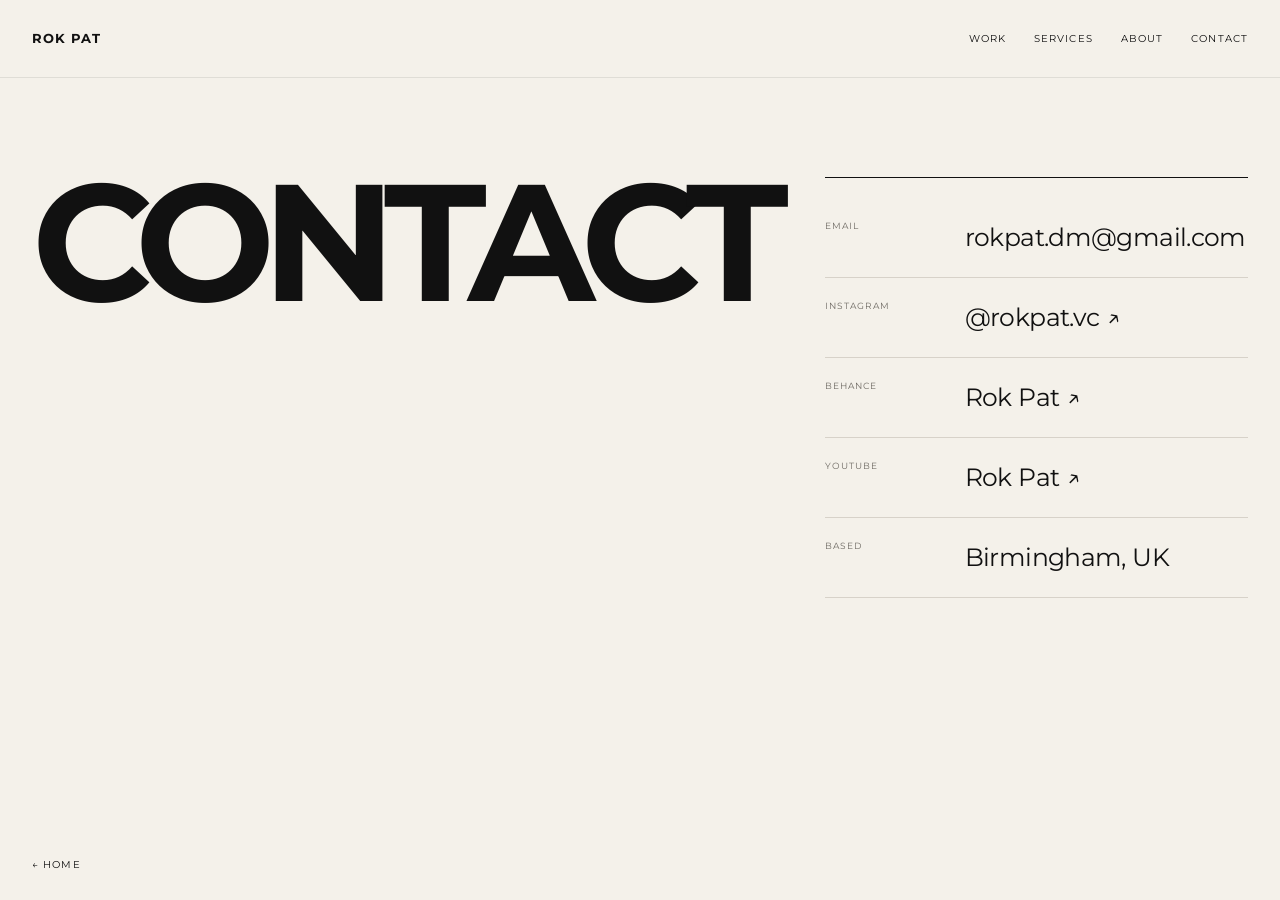
==== contact.html @ 6b978657 "Add contact page with current Rok Pat details" ====
<!doctype html>
<html lang="en">
<head>
  <meta charset="utf-8" />
  <meta name="viewport" content="width=device-width, initial-scale=1" />
  <meta name="theme-color" content="#f4f1ea" />
  <meta name="description" content="Contact Rok Pat." />
  <title>Contact — Rok Pat</title>
  <link rel="preconnect" href="https://fonts.googleapis.com">
  <link rel="preconnect" href="https://fonts.gstatic.com" crossorigin>
  <link href="https://fonts.googleapis.com/css2?family=Montserrat:wght@400;500;600;700&display=swap" rel="stylesheet">
  <link rel="stylesheet" href="style.css" />
</head>
<body class="contact-page">
  <header class="site-header">
    <a class="brand" href="index.html">ROK PAT</a>
    <nav class="nav" aria-label="Primary navigation">
      <a href="index.html#work">Work</a>
      <a href="index.html#services">Services</a>
      <a href="index.html#about">About</a>
      <a href="contact.html">Contact</a>
    </nav>
    <button class="menu-button" type="button" aria-label="Open menu" aria-expanded="false">
      <span></span><span></span>
    </button>
  </header>

  <div class="mobile-menu" aria-hidden="true">
    <a href="index.html#work">Work</a>
    <a href="index.html#services">Services</a>
    <a href="index.html#about">About</a>
    <a href="contact.html">Contact</a>
  </div>

  <main class="contact-main shell">
    <h1 class="contact-title reveal">CONTACT</h1>
    <div class="contact-details reveal">
      <div class="contact-row">
        <span>Email</span>
        <a href="mailto:rokpat.dm@gmail.com">rokpat.dm@gmail.com</a>
      </div>
      <div class="contact-row">
        <span>Instagram</span>
        <a href="https://www.instagram.com/rokpat.vc/" target="_blank" rel="noreferrer">@rokpat.vc ↗</a>
      </div>
      <div class="contact-row">
        <span>Behance</span>
        <a href="https://www.behance.net/rokpat" target="_blank" rel="noreferrer">Rok Pat ↗</a>
      </div>
      <div class="contact-row">
        <span>YouTube</span>
        <a href="https://www.youtube.com/c/RokPat" target="_blank" rel="noreferrer">Rok Pat ↗</a>
      </div>
      <div class="contact-row">
        <span>Based</span>
        <p>Birmingham, UK</p>
      </div>
    </div>
  </main>

  <a class="contact-back" href="index.html">← Home</a>
  <script src="script.js"></script>
</body>
</html>
---- style.css ----
:root{
  --bg:#f4f1ea;
  --ink:#111111;
  --muted:#6f6b64;
  --line:#d7d2c9;
  --panel:#e9e4dc;
  --sans:"Montserrat",Arial,Helvetica,sans-serif;
  --ease:cubic-bezier(.22,.75,.22,1);
}
*{box-sizing:border-box}
html{scroll-behavior:smooth;background:var(--bg)}
body{margin:0;background:var(--bg);color:var(--ink);font-family:var(--sans);font-size:16px;line-height:1.4;overflow-x:hidden}
body.menu-open,body.modal-open{overflow:hidden}
a{color:inherit;text-decoration:none}
button{font:inherit;color:inherit}
img{display:block;width:100%;height:100%;object-fit:cover}
::selection{background:var(--ink);color:var(--bg)}
.shell{width:min(calc(100% - 64px),1460px);margin-inline:auto}
.site-header{height:78px;width:100%;padding:0 32px;display:grid;grid-template-columns:1fr auto;align-items:center;position:fixed;top:0;left:0;z-index:100;background:rgba(244,241,234,.94);backdrop-filter:blur(12px);border-bottom:1px solid rgba(17,17,17,.09)}
.brand{font-weight:700;letter-spacing:.08em;font-size:13px;width:max-content}
.nav{display:flex;gap:28px;text-transform:uppercase;font-size:10px;letter-spacing:.11em}
.nav a{position:relative;padding:6px 0}
.nav a:after{content:"";position:absolute;left:0;bottom:0;width:100%;height:1px;background:currentColor;transform:scaleX(0);transform-origin:right;transition:transform .3s var(--ease)}
.nav a:hover:after{transform:scaleX(1);transform-origin:left}
.menu-button{display:none;background:none;border:0;padding:8px;width:38px;height:38px}
.menu-button span{display:block;height:1px;background:var(--ink);margin:8px 0;transition:transform .3s var(--ease)}
.mobile-menu{position:fixed;inset:0;background:var(--ink);color:var(--bg);z-index:90;padding:112px 28px 32px;display:flex;flex-direction:column;transform:translateY(-100%);transition:transform .45s var(--ease);pointer-events:none}
.mobile-menu.is-open{transform:none;pointer-events:auto}
.mobile-menu a{font-size:clamp(36px,11vw,64px);font-weight:600;letter-spacing:-.045em;border-bottom:1px solid rgba(244,241,234,.2);padding:14px 0}
.reveal{opacity:0;transform:translateY(18px);transition:opacity .7s var(--ease),transform .7s var(--ease)}
.reveal.is-visible{opacity:1;transform:none}
.hero{min-height:100svh;padding-top:118px;padding-bottom:42px;display:grid;grid-template-columns:minmax(320px,.72fr) 1.28fr;gap:38px;align-items:stretch}
.hero-copy{display:flex;flex-direction:column;justify-content:flex-end;padding-bottom:10px}
.location,.role{margin:0;text-transform:uppercase;font-size:10px;letter-spacing:.14em;color:var(--muted)}
.hero h1{font-size:clamp(92px,14vw,238px);line-height:.72;letter-spacing:-.075em;font-weight:700;margin:auto 0 52px -8px}
.role{max-width:240px;line-height:1.7}
.hero-feature{position:relative;overflow:hidden;border:0;background:#111;padding:0;cursor:pointer;text-align:left;min-height:620px}
.hero-feature:after{content:"";position:absolute;inset:0;background:linear-gradient(180deg,transparent 50%,rgba(0,0,0,.5));pointer-events:none}
.hero-feature img{transition:transform .85s var(--ease);filter:saturate(.94)}
.hero-feature:hover img{transform:scale(1.018)}
.feature-label,.feature-play{position:absolute;z-index:2;bottom:20px;color:white;text-transform:uppercase;font-size:10px;letter-spacing:.12em}
.feature-label{left:20px}
.feature-play{right:20px;border-bottom:1px solid rgba(255,255,255,.7);padding-bottom:3px}
.work,.services{padding:126px 0 0}
.section-head{border-top:1px solid var(--ink);padding-top:15px;margin-bottom:34px;display:flex;align-items:flex-end;justify-content:space-between}
.section-head h2{font-size:clamp(34px,4.4vw,68px);line-height:1;font-weight:600;letter-spacing:-.045em;margin:0}
.section-head a{font-size:10px;text-transform:uppercase;letter-spacing:.11em;border-bottom:1px solid currentColor;padding-bottom:3px}
.work-grid{display:grid;grid-template-columns:1fr 1fr;gap:62px 20px}
.project{appearance:none;border:0;background:none;padding:0;text-align:left;cursor:pointer;width:100%}
.project-large{grid-column:1/-1}
.project-image{overflow:hidden;background:#ddd}
.project-large .project-image{aspect-ratio:16/8.2}
.project:not(.project-large) .project-image{aspect-ratio:4/3}
.project-image img{transition:transform .7s var(--ease),filter .7s var(--ease)}
.project:hover .project-image img{transform:scale(1.018);filter:contrast(1.03)}
.project-info{display:grid;grid-template-columns:minmax(0,1fr) auto auto;gap:26px;border-top:1px solid var(--line);padding-top:12px;margin-top:12px;align-items:start}
.project-info h3{margin:0;font-size:16px;font-weight:600;letter-spacing:-.02em}
.project-info span{font-size:9px;letter-spacing:.1em;text-transform:uppercase;color:var(--muted);padding-top:3px}
.service-list{border-top:1px solid var(--line)}
.service-row{display:grid;grid-template-columns:84px 1fr;align-items:center;min-height:98px;border-bottom:1px solid var(--line)}
.service-row span{font-size:9px;letter-spacing:.1em;color:var(--muted)}
.service-row strong{font-size:clamp(28px,4vw,58px);letter-spacing:-.04em;font-weight:500}
.about{padding:150px 0;display:grid;grid-template-columns:minmax(320px,.82fr) 1.18fr;gap:9vw;align-items:center}
.about-image{aspect-ratio:1/1;overflow:hidden;background:var(--panel)}
.about-image img{object-position:center}
.about-copy{max-width:720px}
.about-kicker{margin:0 0 26px;text-transform:uppercase;font-size:10px;letter-spacing:.14em;color:var(--muted)}
.about-copy h2{margin:0 0 38px;font-size:clamp(48px,7vw,104px);line-height:.86;letter-spacing:-.06em;font-weight:600}
.about-copy>p:not(.about-kicker){font-size:clamp(18px,2vw,28px);line-height:1.45;letter-spacing:-.025em;margin:0;max-width:660px}
.about-links{display:flex;gap:24px;flex-wrap:wrap;margin-top:46px}
.about-links a{font-size:10px;text-transform:uppercase;letter-spacing:.11em;border-bottom:1px solid currentColor;padding-bottom:3px}
.footer{min-height:220px;border-top:1px solid var(--ink);display:grid;grid-template-columns:1fr auto auto;gap:36px;align-items:end;padding-top:28px;padding-bottom:30px}
.footer-mail{font-size:clamp(24px,4.2vw,64px);letter-spacing:-.045em;font-weight:500;align-self:center}
.footer span{font-size:9px;text-transform:uppercase;letter-spacing:.1em;color:var(--muted)}
.video-modal{width:100vw;max-width:none;height:100svh;max-height:none;border:0;padding:0;margin:0;background:rgba(8,8,8,.98);color:white}
.video-modal::backdrop{background:rgba(0,0,0,.88)}
.video-wrap{width:min(calc(100% - 64px),1320px);aspect-ratio:16/9;position:absolute;left:50%;top:50%;transform:translate(-50%,-50%);background:#000}
.video-wrap iframe{border:0;width:100%;height:100%}
.modal-close{position:absolute;right:28px;top:26px;z-index:3;background:none;border:0;color:white;text-transform:uppercase;letter-spacing:.12em;font-size:10px;cursor:pointer}
#modal-title{position:absolute;left:32px;bottom:24px;margin:0;text-transform:uppercase;letter-spacing:.1em;font-size:10px;color:rgba(255,255,255,.6)}
.contact-page{min-height:100svh;padding-top:78px;display:flex;flex-direction:column}
.contact-main{flex:1;padding-top:11vh;padding-bottom:70px;display:grid;grid-template-columns:1fr 1fr;gap:48px;align-items:start}
.contact-title{font-size:clamp(76px,13vw,210px);line-height:.78;letter-spacing:-.075em;font-weight:700;margin:0}
.contact-details{padding-top:20px;border-top:1px solid var(--ink)}
.contact-row{display:grid;grid-template-columns:120px 1fr;gap:20px;padding:22px 0;border-bottom:1px solid var(--line)}
.contact-row span{font-size:9px;text-transform:uppercase;letter-spacing:.11em;color:var(--muted)}
.contact-row a,.contact-row p{font-size:clamp(17px,2vw,25px);margin:0;letter-spacing:-.025em}
.contact-row a:hover{text-decoration:underline;text-underline-offset:4px}
.contact-back{position:fixed;left:32px;bottom:28px;font-size:10px;text-transform:uppercase;letter-spacing:.11em}
@media (max-width:900px){
  .shell{width:min(calc(100% - 36px),1460px)}
  .site-header{height:68px;padding:0 18px}
  .nav{display:none}
  .menu-button{display:block;justify-self:end}
  .hero{min-height:auto;padding-top:96px;padding-bottom:18px;grid-template-columns:1fr;gap:24px}
  .hero-copy{min-height:350px;padding:0}
  .hero h1{font-size:clamp(96px,27vw,190px);margin:auto 0 30px -4px}
  .hero-feature{min-height:auto;aspect-ratio:4/5}
  .work,.services{padding-top:88px}
  .work-grid{grid-template-columns:1fr;gap:44px}
  .project-large{grid-column:auto}
  .project-large .project-image,.project:not(.project-large) .project-image{aspect-ratio:4/3}
  .project-info{grid-template-columns:1fr auto;gap:8px 16px}
  .project-info span:first-of-type{grid-column:1/2}
  .project-info span:last-child{grid-column:2/3;grid-row:1/2}
  .service-row{grid-template-columns:50px 1fr;min-height:78px}
  .about{padding:100px 0;grid-template-columns:1fr;gap:50px}
  .about-image{width:min(100%,620px)}
  .footer{grid-template-columns:1fr 1fr;gap:20px;min-height:190px}
  .footer-mail{grid-column:1/-1}
  .footer span:last-child{text-align:right}
  .video-wrap{width:calc(100% - 24px)}
  .contact-main{padding-top:8vh;grid-template-columns:1fr;gap:64px}
  .contact-details{padding-top:0}
  .contact-back{left:18px;bottom:18px}
}
@media (max-width:560px){
  .section-head{margin-bottom:24px}
  .project-info h3{font-size:15px}
  .about-links{gap:17px}
  .footer-mail{font-size:24px}
  .contact-row{grid-template-columns:86px 1fr}
}
@media (prefers-reduced-motion:reduce){
  html{scroll-behavior:auto}
  .reveal{opacity:1;transform:none;transition:none}
  .project-image img,.hero-feature img{transition:none}
}
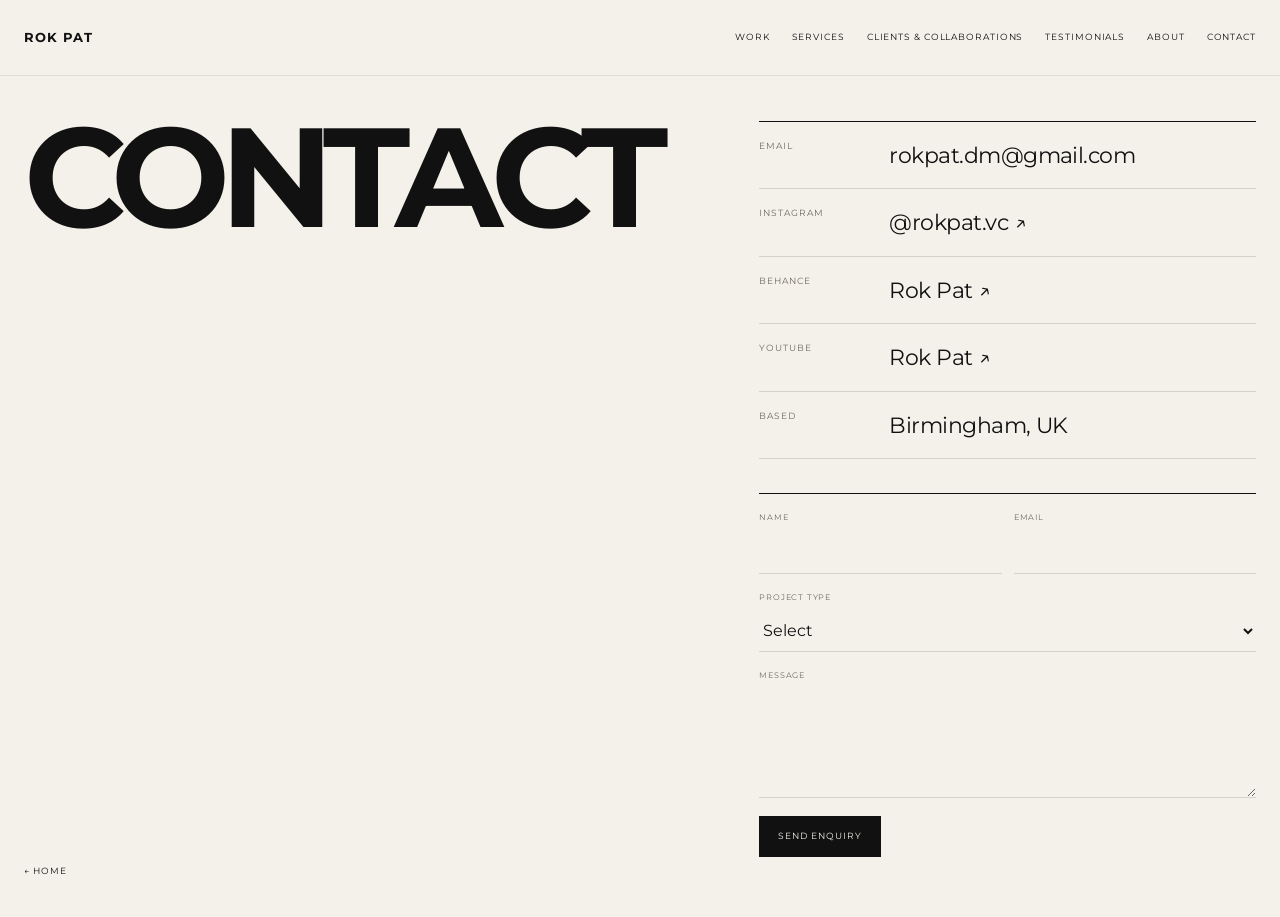
==== commit 41fc7df0: "Add functional contact form and full site navigation" ====
--- a/contact.html
+++ b/contact.html
@@ -2,10 +2,10 @@
 <html lang="en">
 <head>
   <meta charset="utf-8" />
-  <meta name="viewport" content="width=device-width, initial-scale=1" />
+  <meta name="viewport" content="width=device-width, initial-scale=1, viewport-fit=cover" />
   <meta name="theme-color" content="#f4f1ea" />
   <meta name="description" content="Contact Rok Pat." />
-  <title>Contact — Rok Pat</title>
+  <title>Contact - Rok Pat</title>
   <link rel="preconnect" href="https://fonts.googleapis.com">
   <link rel="preconnect" href="https://fonts.gstatic.com" crossorigin>
   <link href="https://fonts.googleapis.com/css2?family=Montserrat:wght@400;500;600;700&display=swap" rel="stylesheet">
@@ -17,44 +17,62 @@
     <nav class="nav" aria-label="Primary navigation">
       <a href="index.html#work">Work</a>
       <a href="index.html#services">Services</a>
+      <a href="index.html#clients">Clients &amp; Collaborations</a>
+      <a href="index.html#testimonials">Testimonials</a>
       <a href="index.html#about">About</a>
       <a href="contact.html">Contact</a>
     </nav>
-    <button class="menu-button" type="button" aria-label="Open menu" aria-expanded="false">
-      <span></span><span></span>
-    </button>
+    <button class="menu-button" type="button" aria-label="Open menu" aria-expanded="false"><span></span><span></span></button>
   </header>
 
   <div class="mobile-menu" aria-hidden="true">
     <a href="index.html#work">Work</a>
     <a href="index.html#services">Services</a>
+    <a href="index.html#clients">Clients &amp; Collaborations</a>
+    <a href="index.html#testimonials">Testimonials</a>
     <a href="index.html#about">About</a>
     <a href="contact.html">Contact</a>
   </div>
 
   <main class="contact-main shell">
     <h1 class="contact-title reveal">CONTACT</h1>
-    <div class="contact-details reveal">
-      <div class="contact-row">
-        <span>Email</span>
-        <a href="mailto:rokpat.dm@gmail.com">rokpat.dm@gmail.com</a>
+
+    <div class="contact-side">
+      <div class="contact-details reveal">
+        <div class="contact-row"><span>Email</span><a href="mailto:rokpat.dm@gmail.com">rokpat.dm@gmail.com</a></div>
+        <div class="contact-row"><span>Instagram</span><a href="https://www.instagram.com/rokpat.vc/" target="_blank" rel="noreferrer">@rokpat.vc ↗</a></div>
+        <div class="contact-row"><span>Behance</span><a href="https://www.behance.net/rokpat" target="_blank" rel="noreferrer">Rok Pat ↗</a></div>
+        <div class="contact-row"><span>YouTube</span><a href="https://www.youtube.com/c/RokPat" target="_blank" rel="noreferrer">Rok Pat ↗</a></div>
+        <div class="contact-row"><span>Based</span><p>Birmingham, UK</p></div>
       </div>
-      <div class="contact-row">
-        <span>Instagram</span>
-        <a href="https://www.instagram.com/rokpat.vc/" target="_blank" rel="noreferrer">@rokpat.vc ↗</a>
-      </div>
-      <div class="contact-row">
-        <span>Behance</span>
-        <a href="https://www.behance.net/rokpat" target="_blank" rel="noreferrer">Rok Pat ↗</a>
-      </div>
-      <div class="contact-row">
-        <span>YouTube</span>
-        <a href="https://www.youtube.com/c/RokPat" target="_blank" rel="noreferrer">Rok Pat ↗</a>
-      </div>
-      <div class="contact-row">
-        <span>Based</span>
-        <p>Birmingham, UK</p>
-      </div>
+
+      <form class="contact-form reveal" id="contact-form">
+        <div class="form-field">
+          <label for="name">Name</label>
+          <input id="name" name="name" type="text" autocomplete="name" required />
+        </div>
+        <div class="form-field">
+          <label for="email">Email</label>
+          <input id="email" name="email" type="email" autocomplete="email" required />
+        </div>
+        <div class="form-field full">
+          <label for="project-type">Project type</label>
+          <select id="project-type" name="projectType">
+            <option value="">Select</option>
+            <option>Video Production</option>
+            <option>Direction</option>
+            <option>CGI / VFX</option>
+            <option>Unreal Engine</option>
+            <option>Visual Design</option>
+            <option>Other</option>
+          </select>
+        </div>
+        <div class="form-field full">
+          <label for="message">Message</label>
+          <textarea id="message" name="message" required></textarea>
+        </div>
+        <button class="form-submit" type="submit">Send enquiry</button>
+      </form>
     </div>
   </main>
 
--- a/style.css
+++ b/style.css
@@ -1,128 +1,271 @@
 :root{
   --bg:#f4f1ea;
-  --ink:#111111;
+  --ink:#111;
   --muted:#6f6b64;
   --line:#d7d2c9;
   --panel:#e9e4dc;
   --sans:"Montserrat",Arial,Helvetica,sans-serif;
   --ease:cubic-bezier(.22,.75,.22,1);
+  --header:76px;
 }
 *{box-sizing:border-box}
 html{scroll-behavior:smooth;background:var(--bg)}
 body{margin:0;background:var(--bg);color:var(--ink);font-family:var(--sans);font-size:16px;line-height:1.4;overflow-x:hidden}
 body.menu-open,body.modal-open{overflow:hidden}
 a{color:inherit;text-decoration:none}
-button{font:inherit;color:inherit}
+button,input,select,textarea{font:inherit;color:inherit}
+button{cursor:pointer}
 img{display:block;width:100%;height:100%;object-fit:cover}
 ::selection{background:var(--ink);color:var(--bg)}
-.shell{width:min(calc(100% - 64px),1460px);margin-inline:auto}
-.site-header{height:78px;width:100%;padding:0 32px;display:grid;grid-template-columns:1fr auto;align-items:center;position:fixed;top:0;left:0;z-index:100;background:rgba(244,241,234,.94);backdrop-filter:blur(12px);border-bottom:1px solid rgba(17,17,17,.09)}
-.brand{font-weight:700;letter-spacing:.08em;font-size:13px;width:max-content}
-.nav{display:flex;gap:28px;text-transform:uppercase;font-size:10px;letter-spacing:.11em}
-.nav a{position:relative;padding:6px 0}
+.shell{width:min(calc(100% - 48px),1580px);margin-inline:auto}
+.section{padding-top:82px}
+
+.site-header{height:var(--header);width:100%;padding:0 24px;display:grid;grid-template-columns:auto 1fr;align-items:center;gap:36px;position:fixed;top:0;left:0;z-index:100;background:rgba(244,241,234,.94);backdrop-filter:blur(14px);border-bottom:1px solid rgba(17,17,17,.09);transition:box-shadow .25s var(--ease)}
+.site-header.is-scrolled{box-shadow:0 8px 28px rgba(17,17,17,.05)}
+.brand{font-weight:700;letter-spacing:.08em;font-size:13px;white-space:nowrap}
+.nav{justify-self:end;display:flex;gap:22px;text-transform:uppercase;font-size:9px;letter-spacing:.1em;align-items:center}
+.nav a{position:relative;padding:6px 0;white-space:nowrap}
 .nav a:after{content:"";position:absolute;left:0;bottom:0;width:100%;height:1px;background:currentColor;transform:scaleX(0);transform-origin:right;transition:transform .3s var(--ease)}
 .nav a:hover:after{transform:scaleX(1);transform-origin:left}
 .menu-button{display:none;background:none;border:0;padding:8px;width:38px;height:38px}
 .menu-button span{display:block;height:1px;background:var(--ink);margin:8px 0;transition:transform .3s var(--ease)}
-.mobile-menu{position:fixed;inset:0;background:var(--ink);color:var(--bg);z-index:90;padding:112px 28px 32px;display:flex;flex-direction:column;transform:translateY(-100%);transition:transform .45s var(--ease);pointer-events:none}
+.mobile-menu{position:fixed;inset:0;background:var(--ink);color:var(--bg);z-index:90;padding:104px 24px 28px;display:flex;flex-direction:column;transform:translateY(-100%);transition:transform .45s var(--ease);pointer-events:none}
 .mobile-menu.is-open{transform:none;pointer-events:auto}
-.mobile-menu a{font-size:clamp(36px,11vw,64px);font-weight:600;letter-spacing:-.045em;border-bottom:1px solid rgba(244,241,234,.2);padding:14px 0}
-.reveal{opacity:0;transform:translateY(18px);transition:opacity .7s var(--ease),transform .7s var(--ease)}
+.mobile-menu a{font-size:clamp(30px,8vw,58px);font-weight:600;letter-spacing:-.045em;border-bottom:1px solid rgba(244,241,234,.18);padding:12px 0}
+
+.reveal{opacity:0;transform:translateY(14px);transition:opacity .6s var(--ease),transform .6s var(--ease)}
 .reveal.is-visible{opacity:1;transform:none}
-.hero{min-height:100svh;padding-top:118px;padding-bottom:42px;display:grid;grid-template-columns:minmax(320px,.72fr) 1.28fr;gap:38px;align-items:stretch}
-.hero-copy{display:flex;flex-direction:column;justify-content:flex-end;padding-bottom:10px}
-.location,.role{margin:0;text-transform:uppercase;font-size:10px;letter-spacing:.14em;color:var(--muted)}
-.hero h1{font-size:clamp(92px,14vw,238px);line-height:.72;letter-spacing:-.075em;font-weight:700;margin:auto 0 52px -8px}
-.role{max-width:240px;line-height:1.7}
-.hero-feature{position:relative;overflow:hidden;border:0;background:#111;padding:0;cursor:pointer;text-align:left;min-height:620px}
-.hero-feature:after{content:"";position:absolute;inset:0;background:linear-gradient(180deg,transparent 50%,rgba(0,0,0,.5));pointer-events:none}
-.hero-feature img{transition:transform .85s var(--ease);filter:saturate(.94)}
-.hero-feature:hover img{transform:scale(1.018)}
-.feature-label,.feature-play{position:absolute;z-index:2;bottom:20px;color:white;text-transform:uppercase;font-size:10px;letter-spacing:.12em}
-.feature-label{left:20px}
-.feature-play{right:20px;border-bottom:1px solid rgba(255,255,255,.7);padding-bottom:3px}
-.work,.services{padding:126px 0 0}
-.section-head{border-top:1px solid var(--ink);padding-top:15px;margin-bottom:34px;display:flex;align-items:flex-end;justify-content:space-between}
-.section-head h2{font-size:clamp(34px,4.4vw,68px);line-height:1;font-weight:600;letter-spacing:-.045em;margin:0}
-.section-head a{font-size:10px;text-transform:uppercase;letter-spacing:.11em;border-bottom:1px solid currentColor;padding-bottom:3px}
-.work-grid{display:grid;grid-template-columns:1fr 1fr;gap:62px 20px}
-.project{appearance:none;border:0;background:none;padding:0;text-align:left;cursor:pointer;width:100%}
-.project-large{grid-column:1/-1}
+
+.hero{padding-top:calc(var(--header) + 18px)}
+.hero-grid{height:calc(100dvh - var(--header) - 34px);min-height:610px;max-height:920px;display:grid;grid-template-columns:repeat(12,minmax(0,1fr));grid-template-rows:repeat(2,minmax(0,1fr));gap:9px}
+.hero-identity{grid-column:1/4;grid-row:1/3;background:var(--ink);color:var(--bg);padding:clamp(22px,2.6vw,44px);display:flex;flex-direction:column;justify-content:space-between;overflow:hidden}
+.location,.role{margin:0;text-transform:uppercase;font-size:9px;letter-spacing:.14em;color:rgba(244,241,234,.62)}
+.hero-identity h1{font-size:clamp(76px,9vw,162px);line-height:.72;letter-spacing:-.075em;font-weight:700;margin:auto 0 auto -5px}
+.role{line-height:1.65;max-width:250px}
+.hero-card{position:relative;overflow:hidden;border:0;padding:0;background:#161616;text-align:left;min-width:0}
+.hero-card:after{content:"";position:absolute;inset:0;background:linear-gradient(180deg,transparent 46%,rgba(0,0,0,.62));pointer-events:none}
+.hero-card img{transition:transform .75s var(--ease),filter .75s var(--ease);filter:saturate(.92)}
+.hero-card:hover img{transform:scale(1.024);filter:saturate(1)}
+.hero-main{grid-column:4/10;grid-row:1/3}
+.hero-a{grid-column:10/13;grid-row:1/2}
+.hero-b{grid-column:10/12;grid-row:2/3}
+.hero-c{grid-column:12/13;grid-row:2/3}
+.hero-card-meta{position:absolute;left:15px;right:15px;bottom:13px;z-index:2;color:#fff;display:flex;justify-content:space-between;align-items:flex-end;gap:12px}
+.hero-card-meta strong{font-size:11px;font-weight:600;letter-spacing:-.01em}
+.hero-card-meta small{font-size:7px;text-transform:uppercase;letter-spacing:.1em;color:rgba(255,255,255,.72);text-align:right}
+.hero-small .hero-card-meta{display:block}
+.hero-small .hero-card-meta small{display:block;text-align:left;margin-top:4px}
+.hero-c .hero-card-meta small{display:none}
+.hero-play{position:absolute;top:15px;right:15px;z-index:2;color:white;font-size:8px;text-transform:uppercase;letter-spacing:.11em;border-bottom:1px solid rgba(255,255,255,.65);padding-bottom:2px}
+
+.section-head{border-top:1px solid var(--ink);padding-top:12px;margin-bottom:18px;display:flex;align-items:flex-end;justify-content:space-between;gap:24px}
+.section-head h2{font-size:clamp(34px,4vw,64px);line-height:1;font-weight:600;letter-spacing:-.045em;margin:0}
+.section-head>a,.work-tools>a{font-size:9px;text-transform:uppercase;letter-spacing:.1em;border-bottom:1px solid currentColor;padding-bottom:3px}
+.work-tools{display:flex;align-items:center;gap:24px}
+.filters{display:flex;align-items:center;gap:8px;flex-wrap:wrap}
+.filter-button{border:1px solid var(--line);background:transparent;padding:6px 9px;font-size:8px;text-transform:uppercase;letter-spacing:.09em}
+.filter-button.is-active{background:var(--ink);color:var(--bg);border-color:var(--ink)}
+
+.work-grid{display:grid;grid-template-columns:repeat(12,minmax(0,1fr));gap:12px 9px;align-items:start}
+.project{appearance:none;border:0;background:none;padding:0;text-align:left;width:100%;min-width:0;transition:opacity .28s var(--ease),transform .28s var(--ease)}
+.project.is-hidden{display:none}
+.project-a{grid-column:1/8}
+.project-b{grid-column:8/13}
+.project-c{grid-column:1/5}
+.project-d{grid-column:5/13}
+.project-e{grid-column:1/7}
 .project-image{overflow:hidden;background:#ddd}
-.project-large .project-image{aspect-ratio:16/8.2}
-.project:not(.project-large) .project-image{aspect-ratio:4/3}
-.project-image img{transition:transform .7s var(--ease),filter .7s var(--ease)}
-.project:hover .project-image img{transform:scale(1.018);filter:contrast(1.03)}
-.project-info{display:grid;grid-template-columns:minmax(0,1fr) auto auto;gap:26px;border-top:1px solid var(--line);padding-top:12px;margin-top:12px;align-items:start}
-.project-info h3{margin:0;font-size:16px;font-weight:600;letter-spacing:-.02em}
-.project-info span{font-size:9px;letter-spacing:.1em;text-transform:uppercase;color:var(--muted);padding-top:3px}
-.service-list{border-top:1px solid var(--line)}
-.service-row{display:grid;grid-template-columns:84px 1fr;align-items:center;min-height:98px;border-bottom:1px solid var(--line)}
-.service-row span{font-size:9px;letter-spacing:.1em;color:var(--muted)}
-.service-row strong{font-size:clamp(28px,4vw,58px);letter-spacing:-.04em;font-weight:500}
-.about{padding:150px 0;display:grid;grid-template-columns:minmax(320px,.82fr) 1.18fr;gap:9vw;align-items:center}
-.about-image{aspect-ratio:1/1;overflow:hidden;background:var(--panel)}
-.about-image img{object-position:center}
-.about-copy{max-width:720px}
-.about-kicker{margin:0 0 26px;text-transform:uppercase;font-size:10px;letter-spacing:.14em;color:var(--muted)}
-.about-copy h2{margin:0 0 38px;font-size:clamp(48px,7vw,104px);line-height:.86;letter-spacing:-.06em;font-weight:600}
-.about-copy>p:not(.about-kicker){font-size:clamp(18px,2vw,28px);line-height:1.45;letter-spacing:-.025em;margin:0;max-width:660px}
-.about-links{display:flex;gap:24px;flex-wrap:wrap;margin-top:46px}
-.about-links a{font-size:10px;text-transform:uppercase;letter-spacing:.11em;border-bottom:1px solid currentColor;padding-bottom:3px}
-.footer{min-height:220px;border-top:1px solid var(--ink);display:grid;grid-template-columns:1fr auto auto;gap:36px;align-items:end;padding-top:28px;padding-bottom:30px}
-.footer-mail{font-size:clamp(24px,4.2vw,64px);letter-spacing:-.045em;font-weight:500;align-self:center}
-.footer span{font-size:9px;text-transform:uppercase;letter-spacing:.1em;color:var(--muted)}
-.video-modal{width:100vw;max-width:none;height:100svh;max-height:none;border:0;padding:0;margin:0;background:rgba(8,8,8,.98);color:white}
+.project-a .project-image{aspect-ratio:16/9}
+.project-b .project-image{aspect-ratio:5/4}
+.project-c .project-image{aspect-ratio:4/5}
+.project-d .project-image{aspect-ratio:16/8.4}
+.project-e .project-image{aspect-ratio:16/10}
+.project-image img{transition:transform .65s var(--ease),filter .65s var(--ease);filter:saturate(.94)}
+.project:hover .project-image img{transform:scale(1.018);filter:saturate(1) contrast(1.02)}
+.project-info{display:grid;grid-template-columns:minmax(0,1fr) auto auto;gap:16px;border-top:1px solid var(--line);padding-top:9px;margin-top:8px;align-items:start;min-height:43px}
+.project-info h3{margin:0;font-size:13px;font-weight:600;letter-spacing:-.02em}
+.project-info span{font-size:8px;letter-spacing:.09em;text-transform:uppercase;color:var(--muted);padding-top:2px}
+
+.service-grid{display:grid;grid-template-columns:repeat(5,minmax(0,1fr));border-top:1px solid var(--line);border-left:1px solid var(--line)}
+.service-card{min-height:176px;padding:18px;display:flex;flex-direction:column;justify-content:space-between;border-right:1px solid var(--line);border-bottom:1px solid var(--line)}
+.service-card h3{font-size:clamp(19px,1.8vw,28px);line-height:1.05;letter-spacing:-.035em;font-weight:500;margin:0}
+.service-card p{font-size:11px;line-height:1.55;color:var(--muted);margin:36px 0 0;max-width:210px}
+
+.client-grid{display:grid;grid-template-columns:repeat(4,1fr);border-top:1px solid var(--line);border-left:1px solid var(--line)}
+.client-grid>div{min-height:86px;display:flex;align-items:center;padding:16px;border-right:1px solid var(--line);border-bottom:1px solid var(--line);font-size:12px;font-weight:600;letter-spacing:-.015em}
+.collab-grid{display:grid;grid-template-columns:1fr 1fr;gap:9px;margin-top:9px}
+.collab-feature{display:block}
+.collab-image{aspect-ratio:16/8;overflow:hidden;background:#ddd}
+.collab-image img{transition:transform .65s var(--ease)}
+.collab-feature:hover img{transform:scale(1.018)}
+.collab-meta{display:flex;justify-content:space-between;gap:20px;padding:10px 0;border-bottom:1px solid var(--line)}
+.collab-meta strong{font-size:13px;font-weight:600}
+.collab-meta span{font-size:8px;text-transform:uppercase;letter-spacing:.09em;color:var(--muted);padding-top:2px}
+
+.testimonials{background:var(--ink);color:var(--bg);padding-bottom:82px;margin-top:82px}
+.testimonials .section-head{border-color:rgba(244,241,234,.7);padding-top:14px}
+.testimonial-stage{position:relative;min-height:360px;padding:22px 0 0;display:flex;align-items:center}
+.testimonial{display:none;width:min(1100px,90%)}
+.testimonial.is-active{display:block}
+.testimonial blockquote{font-size:clamp(38px,6.2vw,96px);line-height:.98;letter-spacing:-.055em;font-weight:500;margin:0}
+.testimonial p{margin:30px 0 0;font-size:9px;text-transform:uppercase;letter-spacing:.11em;color:rgba(244,241,234,.58)}
+.testimonial-controls{position:absolute;right:0;bottom:0;display:flex;gap:8px}
+.testimonial-controls button{width:42px;height:42px;border:1px solid rgba(244,241,234,.28);background:transparent;color:var(--bg);font-size:15px}
+
+.about{padding-bottom:82px;display:grid;grid-template-columns:5fr 7fr;gap:9px}
+.about-image{min-height:540px;max-height:720px;overflow:hidden;background:var(--panel)}
+.about-panel{background:var(--ink);color:var(--bg);padding:clamp(28px,4vw,66px);display:flex;flex-direction:column;justify-content:space-between;min-height:540px}
+.about-kicker{margin:0 0 18px;text-transform:uppercase;font-size:9px;letter-spacing:.14em;color:rgba(244,241,234,.55)}
+.about-panel h2{margin:0 0 24px;font-size:clamp(54px,7vw,112px);line-height:.84;letter-spacing:-.065em;font-weight:600}
+.about-panel>div>p:not(.about-kicker){font-size:clamp(17px,1.7vw,26px);line-height:1.45;letter-spacing:-.025em;margin:0;max-width:680px;color:rgba(244,241,234,.84)}
+.about-secondary{font-size:13px!important;line-height:1.65!important;letter-spacing:0!important;color:rgba(244,241,234,.58)!important;margin-top:24px!important;max-width:560px!important}
+.about-meta{display:grid;grid-template-columns:repeat(2,minmax(0,1fr));border-top:1px solid rgba(244,241,234,.18);margin-top:48px}
+.about-meta a{padding:13px 0;border-bottom:1px solid rgba(244,241,234,.18);font-size:9px;text-transform:uppercase;letter-spacing:.11em}
+.about-meta a:nth-child(even){text-align:right}
+
+.contact-band{background:var(--panel);border-block:1px solid var(--line)}
+.contact-band-inner{min-height:148px;display:grid;grid-template-columns:120px 1fr auto;gap:30px;align-items:center}
+.contact-band-inner>span,.contact-band-inner>a:last-child{font-size:9px;text-transform:uppercase;letter-spacing:.11em;color:var(--muted)}
+.contact-band-inner>a:nth-child(2){font-size:clamp(24px,4.7vw,70px);letter-spacing:-.055em;font-weight:500;overflow-wrap:anywhere}
+.contact-band-inner>a:last-child{border-bottom:1px solid currentColor;padding-bottom:3px;color:var(--ink)}
+.footer{min-height:82px;display:grid;grid-template-columns:1fr auto auto;gap:30px;align-items:center}
+.footer span{font-size:8px;text-transform:uppercase;letter-spacing:.1em;color:var(--muted)}
+
+.video-modal{width:100vw;max-width:none;height:100dvh;max-height:none;border:0;padding:0;margin:0;background:rgba(8,8,8,.98);color:#fff}
 .video-modal::backdrop{background:rgba(0,0,0,.88)}
 .video-wrap{width:min(calc(100% - 64px),1320px);aspect-ratio:16/9;position:absolute;left:50%;top:50%;transform:translate(-50%,-50%);background:#000}
 .video-wrap iframe{border:0;width:100%;height:100%}
-.modal-close{position:absolute;right:28px;top:26px;z-index:3;background:none;border:0;color:white;text-transform:uppercase;letter-spacing:.12em;font-size:10px;cursor:pointer}
+.modal-close{position:absolute;right:28px;top:26px;z-index:3;background:none;border:0;color:#fff;text-transform:uppercase;letter-spacing:.12em;font-size:10px}
 #modal-title{position:absolute;left:32px;bottom:24px;margin:0;text-transform:uppercase;letter-spacing:.1em;font-size:10px;color:rgba(255,255,255,.6)}
-.contact-page{min-height:100svh;padding-top:78px;display:flex;flex-direction:column}
-.contact-main{flex:1;padding-top:11vh;padding-bottom:70px;display:grid;grid-template-columns:1fr 1fr;gap:48px;align-items:start}
-.contact-title{font-size:clamp(76px,13vw,210px);line-height:.78;letter-spacing:-.075em;font-weight:700;margin:0}
-.contact-details{padding-top:20px;border-top:1px solid var(--ink)}
-.contact-row{display:grid;grid-template-columns:120px 1fr;gap:20px;padding:22px 0;border-bottom:1px solid var(--line)}
+
+.contact-page{min-height:100dvh;padding-top:var(--header);display:flex;flex-direction:column}
+.contact-main{flex:1;padding-top:5vh;padding-bottom:60px;display:grid;grid-template-columns:.8fr 1.2fr;gap:8vw;align-items:start}
+.contact-title{font-size:clamp(72px,11vw,185px);line-height:.8;letter-spacing:-.075em;font-weight:700;margin:0}
+.contact-side{display:grid;grid-template-columns:1fr;gap:34px}
+.contact-details{border-top:1px solid var(--ink)}
+.contact-row{display:grid;grid-template-columns:110px 1fr;gap:20px;padding:18px 0;border-bottom:1px solid var(--line)}
 .contact-row span{font-size:9px;text-transform:uppercase;letter-spacing:.11em;color:var(--muted)}
-.contact-row a,.contact-row p{font-size:clamp(17px,2vw,25px);margin:0;letter-spacing:-.025em}
-.contact-row a:hover{text-decoration:underline;text-underline-offset:4px}
-.contact-back{position:fixed;left:32px;bottom:28px;font-size:10px;text-transform:uppercase;letter-spacing:.11em}
-@media (max-width:900px){
-  .shell{width:min(calc(100% - 36px),1460px)}
-  .site-header{height:68px;padding:0 18px}
+.contact-row a,.contact-row p{font-size:clamp(16px,1.7vw,23px);margin:0;letter-spacing:-.025em}
+.contact-form{border-top:1px solid var(--ink);padding-top:18px;display:grid;grid-template-columns:1fr 1fr;gap:18px 12px}
+.form-field{display:flex;flex-direction:column;gap:7px}
+.form-field.full{grid-column:1/-1}
+.form-field label{font-size:8px;text-transform:uppercase;letter-spacing:.1em;color:var(--muted)}
+.form-field input,.form-field select,.form-field textarea{width:100%;border:0;border-bottom:1px solid var(--line);background:transparent;padding:10px 0;border-radius:0;outline:none}
+.form-field textarea{min-height:110px;resize:vertical}
+.form-submit{grid-column:1/-1;border:1px solid var(--ink);background:var(--ink);color:var(--bg);padding:13px 18px;text-transform:uppercase;font-size:9px;letter-spacing:.11em;justify-self:start}
+.contact-back{position:fixed;left:24px;bottom:22px;font-size:9px;text-transform:uppercase;letter-spacing:.11em}
+
+@media (min-width:1600px){
+  .shell{width:min(calc(100% - 72px),1780px)}
+  .hero-grid{max-height:980px;gap:11px}
+  .service-card{min-height:190px}
+  .client-grid>div{min-height:96px}
+}
+
+@media (min-width:768px) and (max-width:1199px){
+  :root{--header:70px}
+  .shell{width:min(calc(100% - 32px),1160px)}
+  .site-header{padding:0 16px;grid-template-columns:1fr auto}
   .nav{display:none}
   .menu-button{display:block;justify-self:end}
-  .hero{min-height:auto;padding-top:96px;padding-bottom:18px;grid-template-columns:1fr;gap:24px}
-  .hero-copy{min-height:350px;padding:0}
-  .hero h1{font-size:clamp(96px,27vw,190px);margin:auto 0 30px -4px}
-  .hero-feature{min-height:auto;aspect-ratio:4/5}
-  .work,.services{padding-top:88px}
-  .work-grid{grid-template-columns:1fr;gap:44px}
-  .project-large{grid-column:auto}
-  .project-large .project-image,.project:not(.project-large) .project-image{aspect-ratio:4/3}
-  .project-info{grid-template-columns:1fr auto;gap:8px 16px}
+  .hero{padding-top:calc(var(--header) + 12px)}
+  .hero-grid{height:auto;min-height:0;max-height:none;grid-template-columns:repeat(8,1fr);grid-template-rows:220px 240px 210px;gap:8px}
+  .hero-identity{grid-column:1/4;grid-row:1/2;padding:20px}
+  .hero-identity h1{font-size:clamp(70px,11vw,108px);margin:20px 0 0 -3px}
+  .role{font-size:8px}
+  .hero-main{grid-column:4/9;grid-row:1/3}
+  .hero-a{grid-column:1/3;grid-row:2/3}
+  .hero-b{grid-column:3/4;grid-row:2/3}
+  .hero-c{grid-column:1/4;grid-row:3/4}
+  .hero-c .hero-card-meta small{display:block}
+  .hero-card-meta{left:11px;right:11px;bottom:10px}
+  .section{padding-top:62px}
+  .section-head{align-items:flex-start}
+  .work-tools{align-items:flex-end;flex-direction:column;gap:10px}
+  .work-grid{gap:10px 8px}
+  .project-a{grid-column:1/8}.project-b{grid-column:8/13}.project-c{grid-column:1/6}.project-d{grid-column:6/13}.project-e{grid-column:1/7}
+  .project-info{grid-template-columns:1fr auto;gap:5px 10px}
   .project-info span:first-of-type{grid-column:1/2}
   .project-info span:last-child{grid-column:2/3;grid-row:1/2}
-  .service-row{grid-template-columns:50px 1fr;min-height:78px}
-  .about{padding:100px 0;grid-template-columns:1fr;gap:50px}
-  .about-image{width:min(100%,620px)}
-  .footer{grid-template-columns:1fr 1fr;gap:20px;min-height:190px}
-  .footer-mail{grid-column:1/-1}
-  .footer span:last-child{text-align:right}
-  .video-wrap{width:calc(100% - 24px)}
-  .contact-main{padding-top:8vh;grid-template-columns:1fr;gap:64px}
-  .contact-details{padding-top:0}
-  .contact-back{left:18px;bottom:18px}
-}
-@media (max-width:560px){
-  .section-head{margin-bottom:24px}
-  .project-info h3{font-size:15px}
-  .about-links{gap:17px}
-  .footer-mail{font-size:24px}
-  .contact-row{grid-template-columns:86px 1fr}
-}
+  .service-grid{grid-template-columns:repeat(3,1fr)}
+  .service-card{min-height:145px}
+  .client-grid{grid-template-columns:repeat(2,1fr)}
+  .collab-image{aspect-ratio:4/3}
+  .testimonial-stage{min-height:300px}
+  .about{grid-template-columns:1fr 1fr;padding-bottom:62px}
+  .about-image,.about-panel{min-height:470px}
+  .contact-main{grid-template-columns:1fr;gap:44px;padding-top:5vh}
+}
+
+@media (max-width:767px){
+  :root{--header:64px}
+  .shell{width:calc(100% - 24px)}
+  .site-header{height:var(--header);padding:0 12px;grid-template-columns:1fr auto}
+  .nav{display:none}
+  .menu-button{display:block;justify-self:end}
+  .mobile-menu{padding:90px 16px 24px}
+  .mobile-menu a{font-size:clamp(28px,8.8vw,46px);padding:10px 0}
+  .hero{padding-top:calc(var(--header) + 10px)}
+  .hero-grid{height:auto;min-height:0;max-height:none;display:grid;grid-template-columns:1fr 1fr;grid-template-rows:auto;gap:6px}
+  .hero-identity{grid-column:1/-1;grid-row:auto;min-height:250px;padding:20px}
+  .hero-identity h1{font-size:clamp(86px,28vw,150px);margin:20px 0 12px -4px}
+  .hero-main{grid-column:1/-1;grid-row:auto;aspect-ratio:4/5}
+  .hero-a,.hero-b,.hero-c{grid-column:auto;grid-row:auto;aspect-ratio:1/1}
+  .hero-c{grid-column:1/-1;aspect-ratio:16/9}
+  .hero-card-meta{left:10px;right:10px;bottom:9px}
+  .hero-card-meta strong{font-size:10px}
+  .hero-card-meta small{font-size:6px}
+  .hero-play{top:10px;right:10px}
+  .section{padding-top:52px}
+  .section-head{align-items:flex-start;gap:14px;margin-bottom:14px}
+  .section-head h2{font-size:clamp(31px,10vw,46px)}
+  .work-tools{display:block;text-align:right}
+  .filters{display:none}
+  .work-grid{display:flex;overflow-x:auto;gap:8px;margin-right:-12px;padding-right:12px;scroll-snap-type:x mandatory;scrollbar-width:none}
+  .work-grid::-webkit-scrollbar{display:none}
+  .project,.project-a,.project-b,.project-c,.project-d,.project-e{flex:0 0 84vw;grid-column:auto;scroll-snap-align:start}
+  .project .project-image,.project-a .project-image,.project-b .project-image,.project-c .project-image,.project-d .project-image,.project-e .project-image{aspect-ratio:4/5}
+  .project-info{grid-template-columns:1fr auto;gap:5px 10px}
+  .project-info span:first-of-type{grid-column:1/2}
+  .project-info span:last-child{grid-column:2/3;grid-row:1/2}
+  .service-grid{display:flex;overflow-x:auto;border-left:0;gap:7px;scroll-snap-type:x mandatory;scrollbar-width:none}
+  .service-grid::-webkit-scrollbar{display:none}
+  .service-card{flex:0 0 78vw;min-height:170px;scroll-snap-align:start;border-left:1px solid var(--line)}
+  .service-card p{font-size:11px}
+  .client-grid{grid-template-columns:1fr 1fr;border-left:1px solid var(--line)}
+  .client-grid>div{min-height:78px;font-size:10px;padding:12px}
+  .collab-grid{grid-template-columns:1fr;gap:24px;margin-top:24px}
+  .collab-image{aspect-ratio:4/3}
+  .collab-meta{display:block}
+  .collab-meta span{display:block;margin-top:4px}
+  .testimonials{margin-top:52px;padding-bottom:52px}
+  .testimonial-stage{min-height:300px;padding-bottom:58px}
+  .testimonial{width:100%}
+  .testimonial blockquote{font-size:clamp(34px,11vw,58px)}
+  .testimonial-controls{left:0;right:auto}
+  .about{grid-template-columns:1fr;padding-bottom:52px;gap:7px}
+  .about-image{min-height:0;max-height:none;aspect-ratio:1/1}
+  .about-panel{min-height:440px;padding:24px}
+  .about-panel h2{font-size:clamp(54px,18vw,82px)}
+  .about-meta{margin-top:36px}
+  .contact-band-inner{min-height:174px;display:flex;flex-direction:column;align-items:flex-start;justify-content:center;gap:10px}
+  .contact-band-inner>a:nth-child(2){font-size:clamp(24px,8vw,38px)}
+  .footer{min-height:92px;grid-template-columns:1fr auto;gap:12px}
+  .footer span:nth-child(2){display:none}
+  .video-wrap{width:calc(100% - 16px)}
+  #modal-title{left:12px;bottom:14px}
+  .modal-close{right:12px;top:14px}
+  .contact-page{padding-top:var(--header)}
+  .contact-main{grid-template-columns:1fr;gap:36px;padding-top:34px;padding-bottom:90px}
+  .contact-title{font-size:clamp(70px,24vw,120px)}
+  .contact-row{grid-template-columns:76px 1fr;gap:12px;padding:15px 0}
+  .contact-form{grid-template-columns:1fr}
+  .form-field.full,.form-submit{grid-column:1}
+  .contact-back{left:12px;bottom:12px}
+}
+
 @media (prefers-reduced-motion:reduce){
   html{scroll-behavior:auto}
   .reveal{opacity:1;transform:none;transition:none}
-  .project-image img,.hero-feature img{transition:none}
-}
+  .project-image img,.hero-card img,.collab-image img{transition:none}
+}
